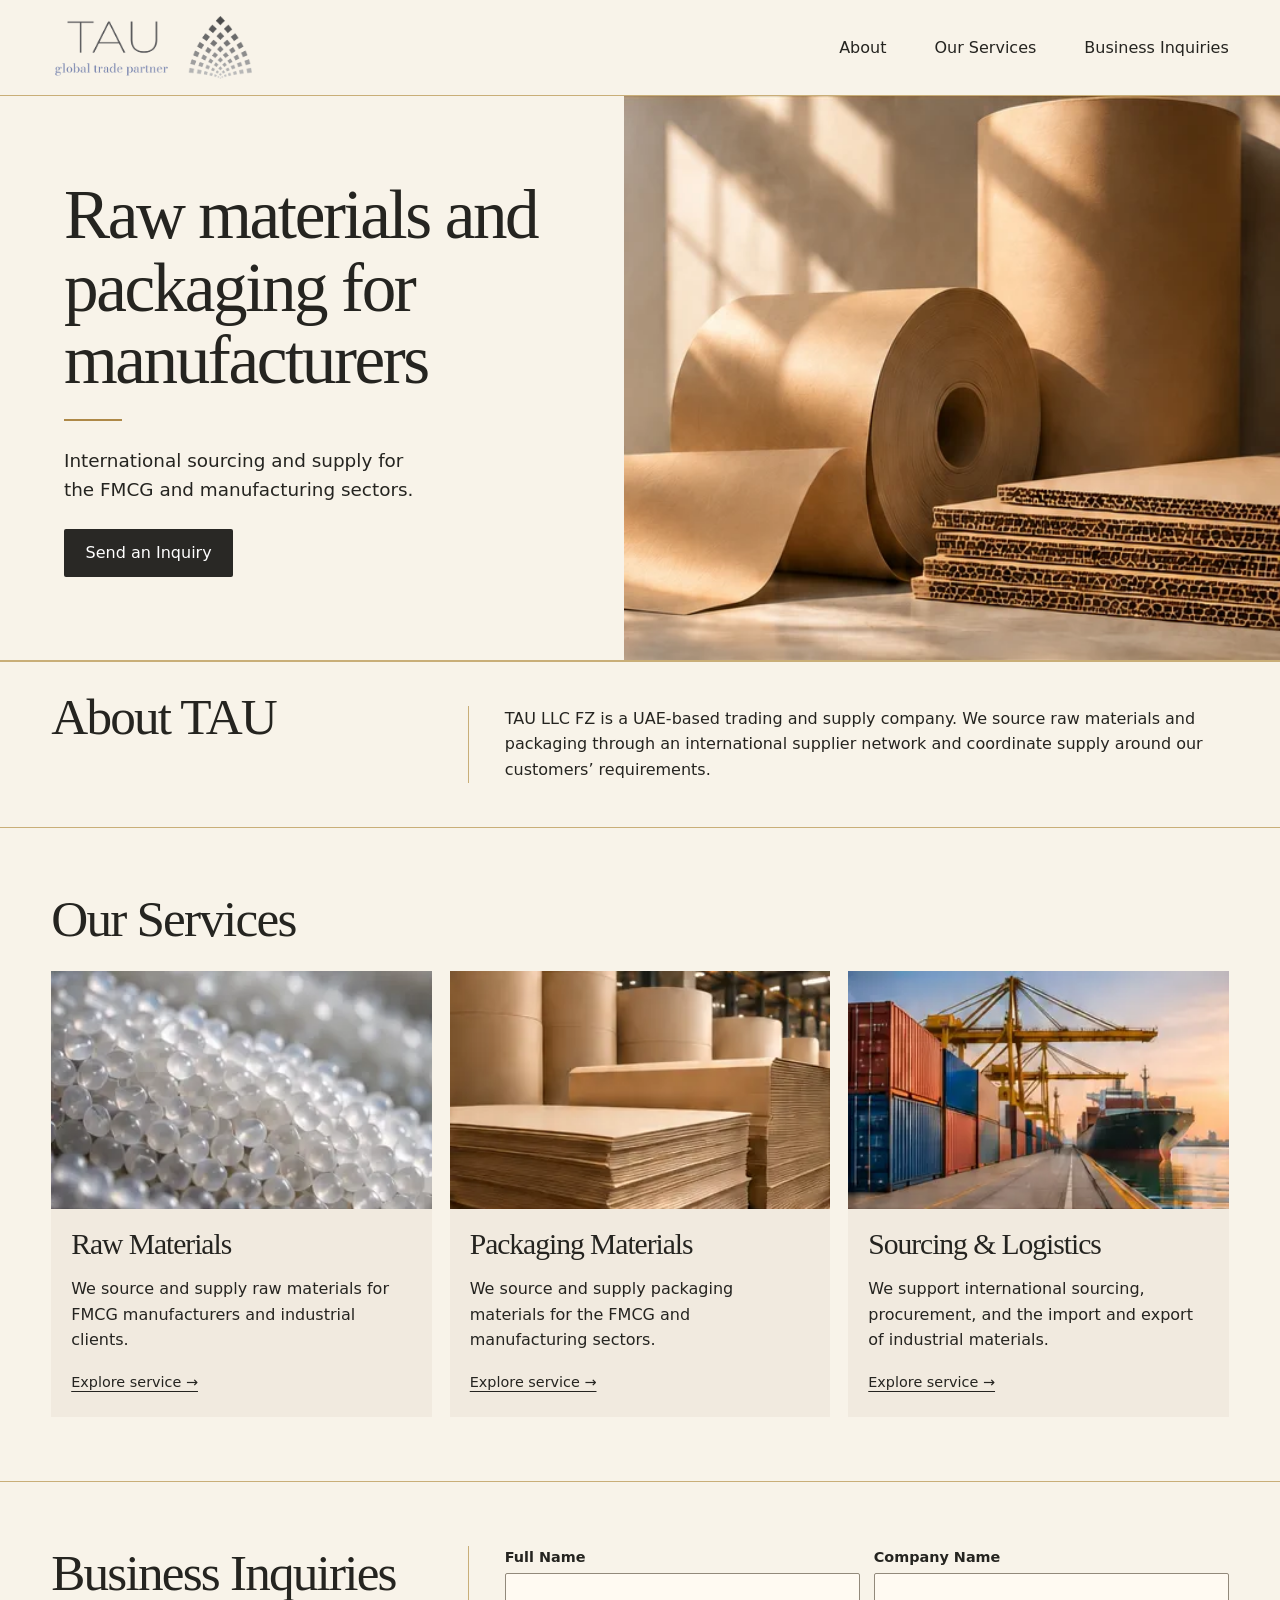
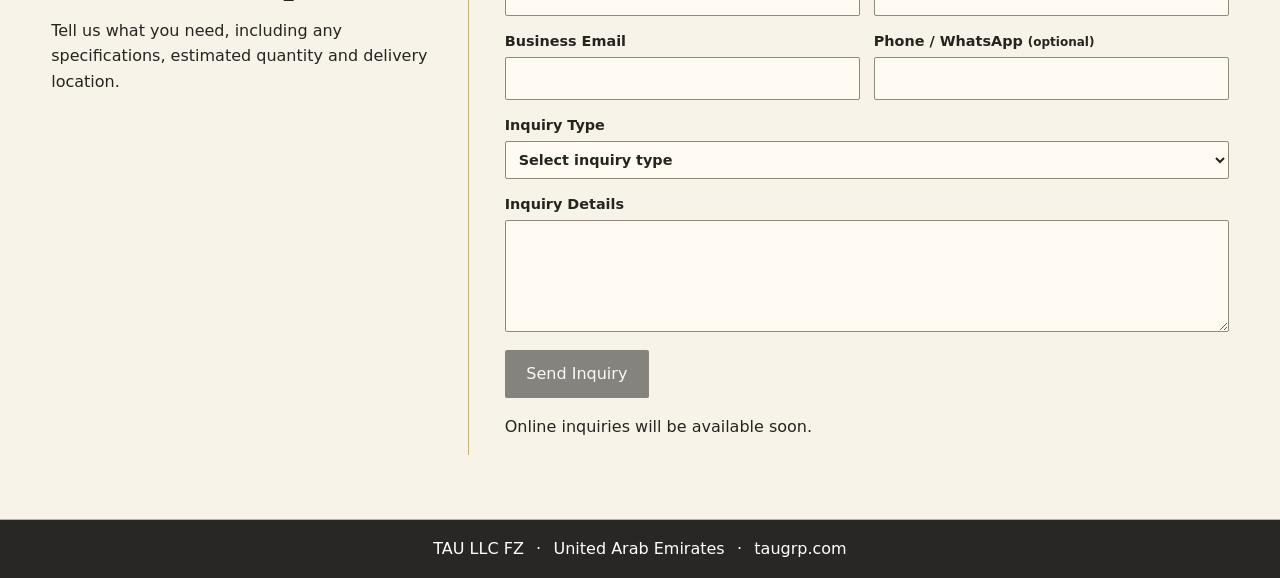
==== index.html @ f99d5ec5 "Add files via upload" ====
<!doctype html>
<html lang="en"><head><meta charset="utf-8"><meta name="viewport" content="width=device-width, initial-scale=1">
<title>Raw Materials and Packaging | TAU LLC FZ</title><link rel="stylesheet" href="./assets/site.css"></head>
<body><header><div class="wrap nav"><a href="./"><img width="205" src="./assets/logo.png" alt="TAU, global trade partner"></a>
<nav aria-label="Main navigation"><a href="./#about">About</a><a href="./services/">Our Services</a><a href="./#inquiries">Business Inquiries</a></nav></div></header>
<main>
<section class="hero"><div class="hero-copy"><h1>Raw materials and packaging for manufacturers</h1>
<p>International sourcing and supply for the FMCG and manufacturing sectors.</p>
<a class="button" href="#inquiries">Send an Inquiry</a></div><img src="./assets/hero.webp" alt="Kraft paper rolls and layered corrugated board"></section>
<section class="band" id="about"><div class="wrap split"><h2>About TAU</h2><p>TAU LLC FZ is a UAE-based trading and supply company. We source raw materials and packaging through an international supplier network and coordinate supply around our customers’ requirements.</p></div></section>
<section class="wrap section"><h2>Our Services</h2><div class="cards"><a class="card" href="./services/raw-materials/"><img src="./assets/raw-materials.webp" alt=""><div><h3>Raw Materials</h3><p>We source and supply raw materials for FMCG manufacturers and industrial clients.</p><span class="more">Explore service →</span></div></a><a class="card" href="./services/packaging-materials/"><img src="./assets/packaging-materials.webp" alt=""><div><h3>Packaging Materials</h3><p>We source and supply packaging materials for the FMCG and manufacturing sectors.</p><span class="more">Explore service →</span></div></a><a class="card" href="./services/sourcing-logistics/"><img src="./assets/sourcing-logistics.webp" alt=""><div><h3>Sourcing & Logistics</h3><p>We support international sourcing, procurement, and the import and export of industrial materials.</p><span class="more">Explore service →</span></div></a></div></section>
<section class="band" id="inquiries"><div class="wrap split section"><div><h2>Business Inquiries</h2><p>Tell us what you need, including any specifications, estimated quantity and delivery location.</p></div>
<form aria-describedby="form-status"><div class="fields">
<label>Full Name<input autocomplete="name" required></label><label>Company Name<input autocomplete="organization" required></label>
<label>Business Email<input type="email" autocomplete="email" required></label><label>Phone / WhatsApp <small>(optional)</small><input type="tel" autocomplete="tel"></label>
<label class="wide">Inquiry Type<select id="type" required><option value="">Select inquiry type</option><option value="raw-materials">Raw Materials</option><option value="packaging-materials">Packaging Materials</option><option value="sourcing-logistics">Sourcing &amp; Logistics</option><option value="other">Other</option></select></label>
<label class="wide">Inquiry Details<textarea rows="4" required></textarea></label></div>
<button class="button" type="submit" disabled>Send Inquiry</button><p id="form-status">Online inquiries will be available soon.</p></form></div></section>
<script>
const selection = new URLSearchParams(location.search).get('service');
const inquiryType = document.querySelector('#type');
if ([...inquiryType.options].some(option => option.value === selection)) inquiryType.value = selection;
document.querySelector('form').addEventListener('submit', event => event.preventDefault());
</script></main><footer>TAU LLC FZ <span>·</span> United Arab Emirates <span>·</span> taugrp.com</footer></body></html>
---- assets/site.css ----
:root{color:#252420;background:#f8f3e9;font:16px/1.6 system-ui,sans-serif;--gold:#ae8847;--line:#c9ae78}
*{box-sizing:border-box}
body{margin:0;min-height:100vh;display:flex;flex-direction:column}
main{flex:1} a{color:inherit} img{display:block;max-width:100%}
.wrap{width:min(1220px,92%);margin:auto}
header,.band{border-block-end:1px solid var(--line)}
.nav{display:flex;align-items:center;justify-content:space-between;gap:24px;padding:12px 0}
nav{display:flex;flex-wrap:wrap;gap:clamp(12px,4vw,48px)}
nav a,.card{text-decoration:none}
nav a:hover,.more{text-decoration:underline;text-underline-offset:4px}
h1,h2,h3{font-family:Georgia,serif;line-height:1.05;letter-spacing:-.035em;font-weight:500;margin:0 0 .36em}
h1{font-size:clamp(2.6rem,5.4vw,5.4rem)} h2{font-size:clamp(2.2rem,4vw,3.7rem)} h3{font-size:1.85rem}
.hero{display:grid;grid-template-columns:1fr 1.05fr;min-height:480px;border-bottom:1px solid var(--line)}
.hero-copy{align-self:center;padding:clamp(25px,5vw,80px)}
.hero img{width:100%;height:100%;object-fit:cover}
.hero p{font-size:1.15rem;max-width:32ch;margin-bottom:1.5rem}
.hero h1::after{content:'';display:block;background:var(--gold);width:58px;height:2px;margin-top:22px}
.split{display:grid;grid-template-columns:1fr 2fr;gap:36px;align-items:start;padding-block:28px}
.split > :nth-child(2){border-left:1px solid var(--line);padding-left:36px}
.section{padding-block:clamp(32px,5vw,70px)}
.band{border-top:1px solid var(--line)}
.cards{display:grid;grid-template-columns:repeat(3,1fr);gap:18px;margin-top:26px}
.card{display:block;background:#f1eadf;border-bottom:2px solid transparent}
.card:hover{border-color:var(--gold)}
.card img{width:100%;aspect-ratio:1.6;object-fit:cover}
.card div{padding:20px}.more{font-size:.9rem}
.detail{display:grid;grid-template-columns:1.1fr 1fr;gap:5%;align-items:center;margin-top:25px}
.detail img{width:100%;object-fit:cover;aspect-ratio:1.35}
.button{display:inline-block;background:#292825;color:#fff;padding:.7rem 1.35rem;text-decoration:none;border:0;font:inherit;border-radius:2px}
.button:hover{background:#464138}.button:disabled{opacity:.55}
.fields{display:grid;grid-template-columns:1fr 1fr;gap:14px;margin-bottom:18px}
label{font-size:.9rem;font-weight:600}
input,select,textarea{display:block;width:100%;background:#fffaf2;border:1px solid #92897b;border-radius:2px;padding:9px;font:inherit;color:inherit;margin-top:4px}
.wide{grid-column:1/-1}
footer{text-align:center;background:#282725;color:#fff;padding:16px} footer span{margin:0 .45rem}
:focus-visible{outline:2px solid #5d571d;outline-offset:4px}
@media(max-width:720px){.nav{align-items:flex-start;flex-direction:column;gap:8px}.nav img{width:155px}.hero,.split,.detail,.cards{grid-template-columns:1fr}.hero img{max-height:350px}.split > :nth-child(2){padding-left:0;border:0}.split{gap:10px}.detail{gap:20px}}
@media(max-width:420px){.fields{grid-template-columns:1fr}}
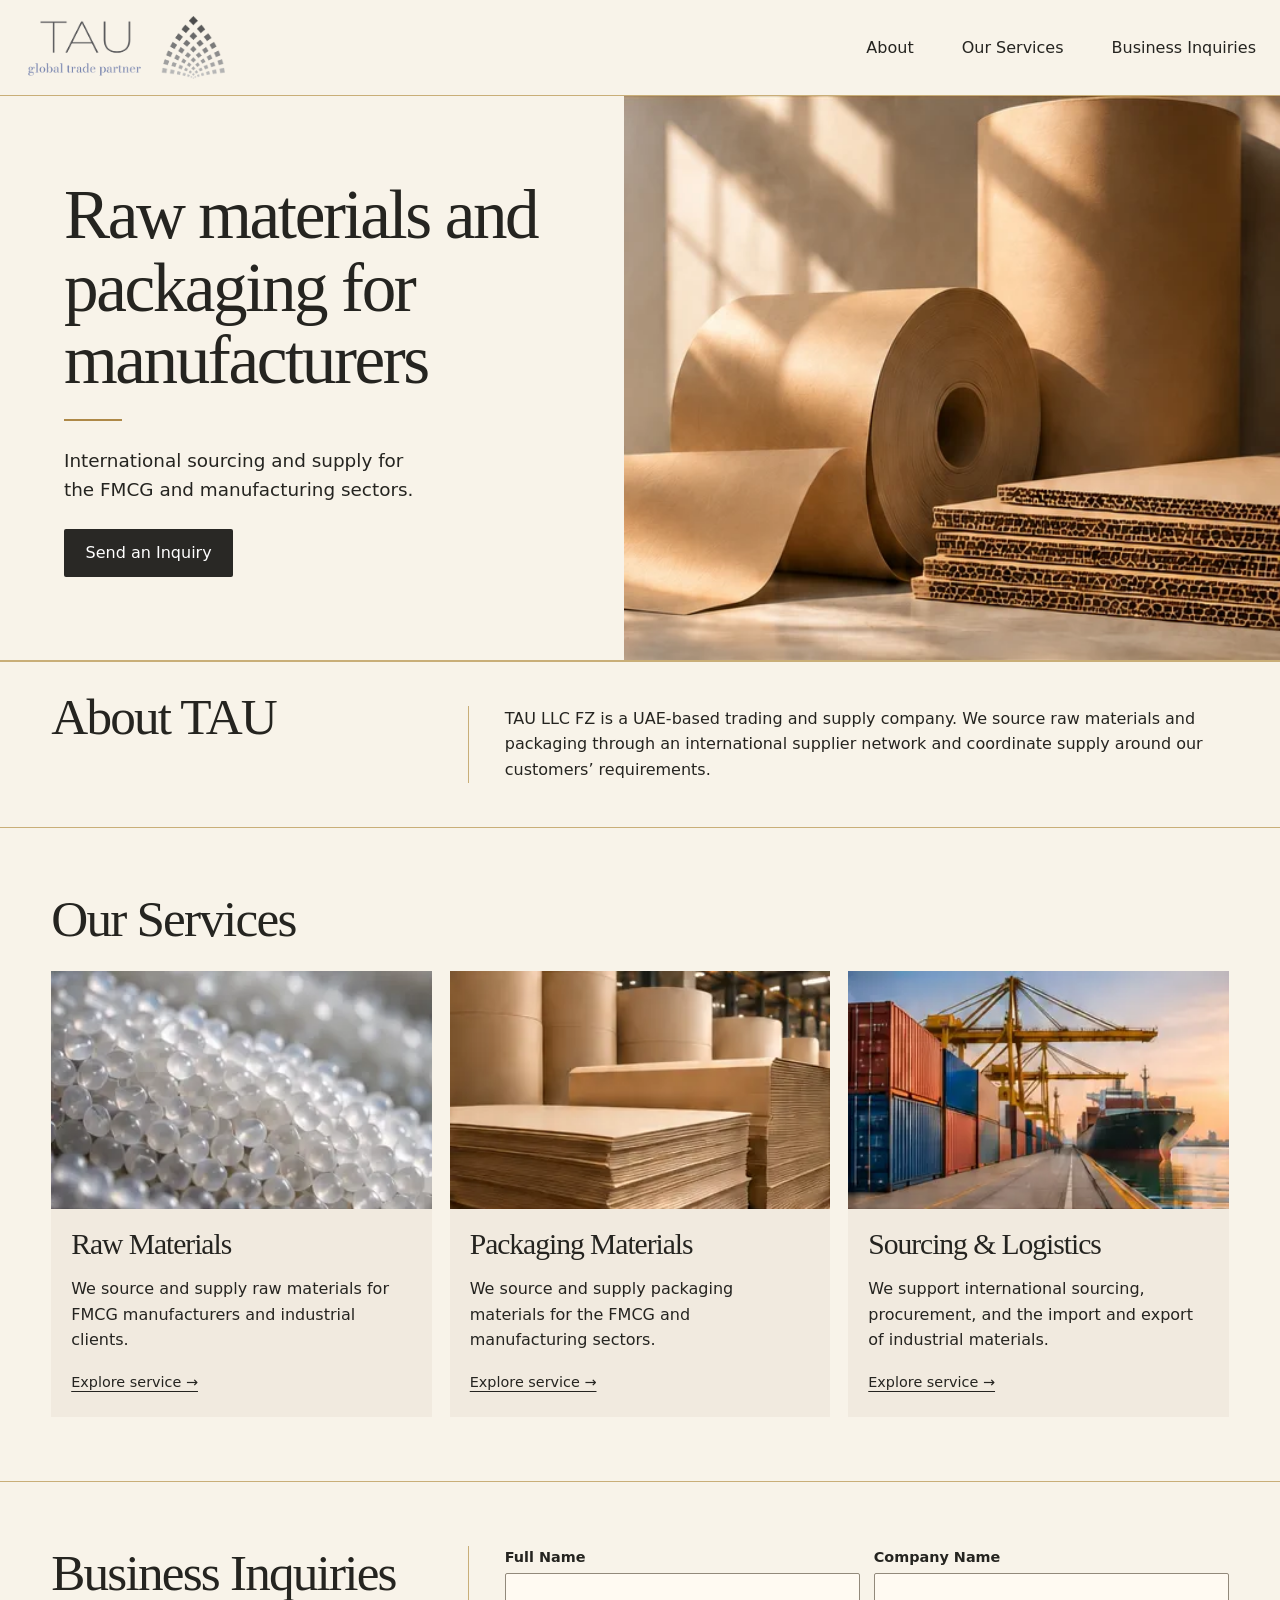
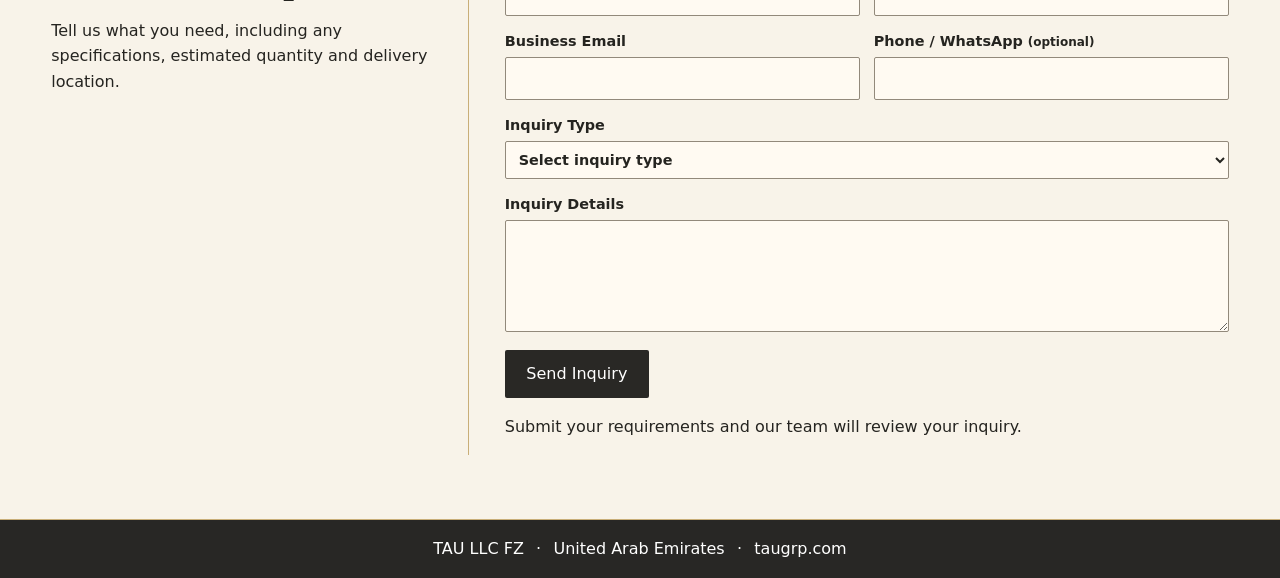
==== commit c0880757: "Add files via upload" ====
--- a/index.html
+++ b/index.html
@@ -10,15 +10,15 @@
 <section class="band" id="about"><div class="wrap split"><h2>About TAU</h2><p>TAU LLC FZ is a UAE-based trading and supply company. We source raw materials and packaging through an international supplier network and coordinate supply around our customers’ requirements.</p></div></section>
 <section class="wrap section"><h2>Our Services</h2><div class="cards"><a class="card" href="./services/raw-materials/"><img src="./assets/raw-materials.webp" alt=""><div><h3>Raw Materials</h3><p>We source and supply raw materials for FMCG manufacturers and industrial clients.</p><span class="more">Explore service →</span></div></a><a class="card" href="./services/packaging-materials/"><img src="./assets/packaging-materials.webp" alt=""><div><h3>Packaging Materials</h3><p>We source and supply packaging materials for the FMCG and manufacturing sectors.</p><span class="more">Explore service →</span></div></a><a class="card" href="./services/sourcing-logistics/"><img src="./assets/sourcing-logistics.webp" alt=""><div><h3>Sourcing & Logistics</h3><p>We support international sourcing, procurement, and the import and export of industrial materials.</p><span class="more">Explore service →</span></div></a></div></section>
 <section class="band" id="inquiries"><div class="wrap split section"><div><h2>Business Inquiries</h2><p>Tell us what you need, including any specifications, estimated quantity and delivery location.</p></div>
-<form aria-describedby="form-status"><div class="fields">
-<label>Full Name<input autocomplete="name" required></label><label>Company Name<input autocomplete="organization" required></label>
-<label>Business Email<input type="email" autocomplete="email" required></label><label>Phone / WhatsApp <small>(optional)</small><input type="tel" autocomplete="tel"></label>
-<label class="wide">Inquiry Type<select id="type" required><option value="">Select inquiry type</option><option value="raw-materials">Raw Materials</option><option value="packaging-materials">Packaging Materials</option><option value="sourcing-logistics">Sourcing &amp; Logistics</option><option value="other">Other</option></select></label>
-<label class="wide">Inquiry Details<textarea rows="4" required></textarea></label></div>
-<button class="button" type="submit" disabled>Send Inquiry</button><p id="form-status">Online inquiries will be available soon.</p></form></div></section>
+<form name="tau-inquiry" method="POST" data-netlify="true" netlify-honeypot="bot-field" aria-describedby="form-status"><input type="hidden" name="form-name" value="tau-inquiry"><p hidden><label>Leave empty<input name="bot-field"></label></p><div class="fields">
+<label>Full Name<input name="name" autocomplete="name" required></label><label>Company Name<input name="company" autocomplete="organization" required></label>
+<label>Business Email<input name="email" type="email" autocomplete="email" required></label><label>Phone / WhatsApp <small>(optional)</small><input name="phone" type="tel" autocomplete="tel"></label>
+<label class="wide">Inquiry Type<select name="inquiry-type" id="type" required><option value="">Select inquiry type</option><option value="raw-materials">Raw Materials</option><option value="packaging-materials">Packaging Materials</option><option value="sourcing-logistics">Sourcing &amp; Logistics</option><option value="other">Other</option></select></label>
+<label class="wide">Inquiry Details<textarea name="message" rows="4" required></textarea></label></div>
+<button class="button" type="submit">Send Inquiry</button><p id="form-status">Submit your requirements and our team will review your inquiry.</p></form></div></section>
 <script>
 const selection = new URLSearchParams(location.search).get('service');
 const inquiryType = document.querySelector('#type');
 if ([...inquiryType.options].some(option => option.value === selection)) inquiryType.value = selection;
-document.querySelector('form').addEventListener('submit', event => event.preventDefault());
+
 </script></main><footer>TAU LLC FZ <span>·</span> United Arab Emirates <span>·</span> taugrp.com</footer></body></html>
--- a/assets/site.css
+++ b/assets/site.css
@@ -4,7 +4,7 @@
 main{flex:1} a{color:inherit} img{display:block;max-width:100%}
 .wrap{width:min(1220px,92%);margin:auto}
 header,.band{border-block-end:1px solid var(--line)}
-.nav{display:flex;align-items:center;justify-content:space-between;gap:24px;padding:12px 0}
+.nav{width:100%;max-width:none;margin:0;display:flex;align-items:center;justify-content:space-between;gap:24px;padding:12px 24px}
 nav{display:flex;flex-wrap:wrap;gap:clamp(12px,4vw,48px)}
 nav a,.card{text-decoration:none}
 nav a:hover,.more{text-decoration:underline;text-underline-offset:4px}
